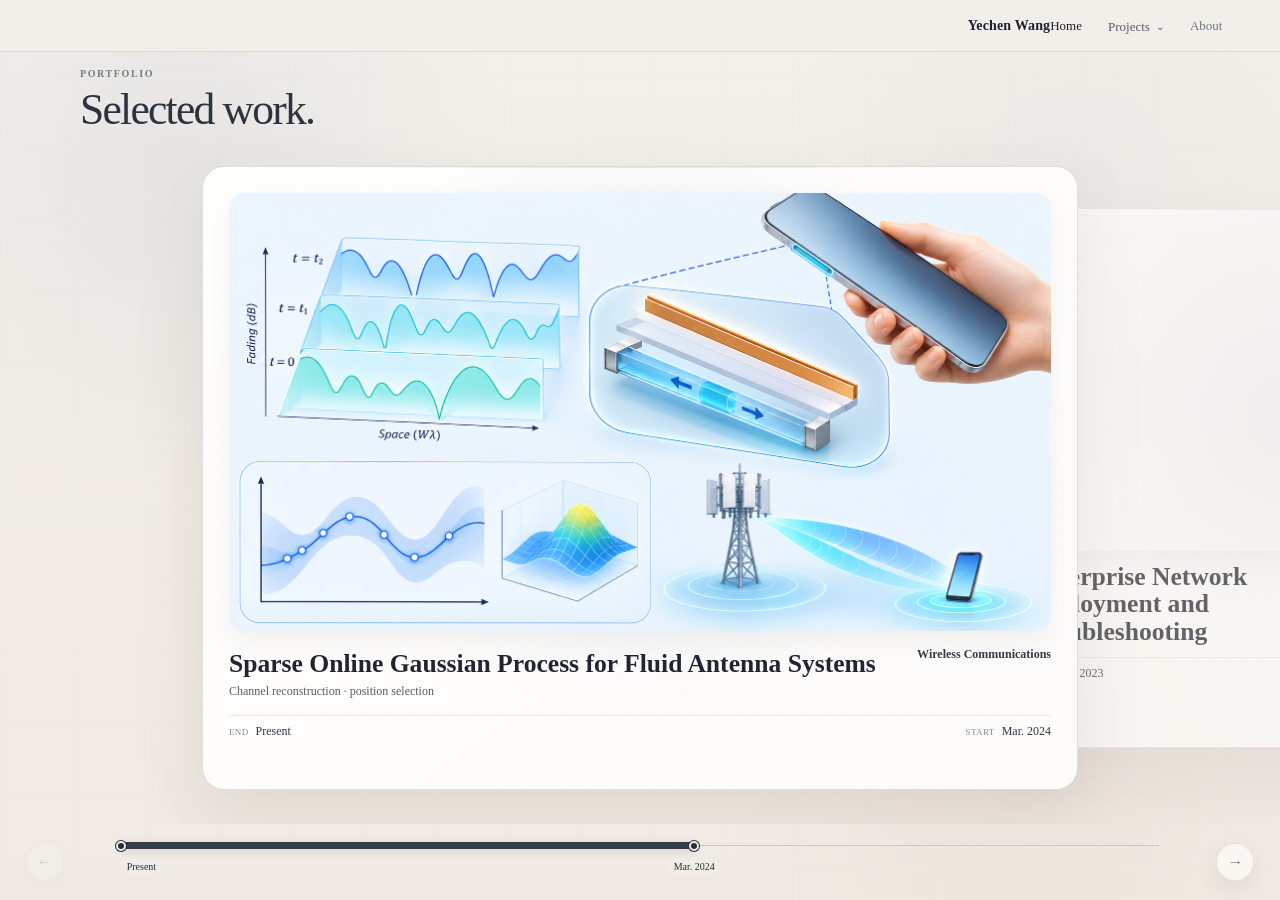
==== app.html @ b6bcbedd "Add internship cover to second portfolio card" ====
<!DOCTYPE html>
<html lang="en" data-build="20261104-internship-cover-v1">
<head>
  <meta charset="UTF-8" />
  <meta name="viewport" content="width=device-width, initial-scale=1.0" />
  <meta name="description" content="Yechen Wang — portfolio." />
  <title>Yechen Wang — Portfolio</title>
  <link rel="stylesheet" href="styles.css?v=20261104-internship-cover-v1" />
</head>
<body>
  <div class="ambient" aria-hidden="true"></div>

  <header class="site-header">
    <a class="brand" href="index.html">Yechen Wang</a>

    <nav class="main-nav" aria-label="Primary navigation">
      <a class="active" href="index.html">Home</a>

      <div class="project-nav" id="projectNav">
        <button class="project-toggle" id="projectToggle" type="button" aria-expanded="false">
          Projects <span class="chevron">⌄</span>
        </button>
        <div class="project-menu" id="projectMenu">
          <button type="button" data-project="0"><span>2024</span>Sparse Online Gaussian Process for Fluid Antenna Systems</button>
          <button type="button" data-project="1"><span>2023</span>Enterprise Network Deployment and Troubleshooting</button>
          <button type="button" data-project="2"><span>2022</span>Impulse-Radio Ultra-Wideband Vital-Sign Monitoring</button>
          <button type="button" data-project="3"><span>2022</span>Ladle Car Condition Monitoring System</button>
          <button type="button" data-project="4"><span>2022</span>Training Frequency-Hopping Graphs for 6G Channel Utilization</button>
        </div>
      </div>

      <a class="future-link" href="#" aria-label="About page coming next">About</a>
    </nav>
  </header>

  <main>
    <section class="intro">
      <p>PORTFOLIO</p>
      <h1>Selected work.</h1>
    </section>

    <section class="carousel" id="carousel" tabindex="0" aria-label="Selected projects">
      <div class="stage">
        <article class="project-card project-card--cover" data-index="0" data-title="Sparse Online Gaussian Process for Fluid Antenna Systems" data-keywords="Channel reconstruction · position selection" data-category="Wireless Communications" data-period="Mar. 2024 – Present" data-preview="image">
          <div class="card-surface">
            <div class="visual visual-cover">
              <img src="MPhilthesiscover.png?v=20261104-internship-cover-v1" alt="Fluid Antenna Systems research cover" />
            </div>
            <div class="card-footer-meta">
              <div class="card-footer-left">
                <h2>Sparse Online Gaussian Process for Fluid Antenna Systems</h2>
                <p>Channel reconstruction · position selection</p>
              </div>
              <div class="card-footer-right"><span>Wireless Communications</span></div>
              <div class="card-period">
                <span><small>End</small>Present</span>
                <span><small>Start</small>Mar. 2024</span>
              </div>
            </div>
          </div>
        </article>

        <article class="project-card" data-index="1" data-title="Enterprise Network Deployment and Troubleshooting" data-keywords="Enterprise networks · deployment · troubleshooting" data-category="Telecommunications Engineering" data-period="Jan. 2023 – Apr. 2023" data-preview="image">
          <div class="card-surface">
            <div class="visual visual-project-image">
              <img src="internship-cover.webp?v=20261104-internship-cover-v1" alt="Enterprise network deployment and troubleshooting internship cover" />
            </div>
            <div class="card-footer-meta">
              <div class="card-footer-left"><h2>Enterprise Network Deployment and Troubleshooting</h2></div>
              <div class="card-footer-right"><span>Telecommunications Engineering</span></div>
              <div class="card-period">
                <span><small>End</small>Apr. 2023</span>
                <span><small>Start</small>Jan. 2023</span>
              </div>
            </div>
          </div>
        </article>

        <article class="project-card" data-index="2" data-title="Impulse-Radio Ultra-Wideband Vital-Sign Monitoring" data-keywords="Vital-sign monitoring · deep learning · ultra-wideband sensing" data-category="Research Project" data-period="Jul. 2022 – Jun. 2023" data-preview="graphic">
          <div class="card-surface">
            <div class="visual"><span class="ring"></span><span class="dot"></span></div>
            <div class="card-footer-meta">
              <div class="card-footer-left"><h2>Impulse-Radio Ultra-Wideband Vital-Sign Monitoring</h2></div>
              <div class="card-footer-right"><span>Research Project</span></div>
              <div class="card-period">
                <span><small>End</small>Jun. 2023</span>
                <span><small>Start</small>Jul. 2022</span>
              </div>
            </div>
          </div>
        </article>

        <article class="project-card" data-index="3" data-title="Ladle Car Condition Monitoring System" data-keywords="Edge detection · GPS · backend management" data-category="Engineering Design" data-period="Feb. 2022 – Sept. 2022" data-preview="graphic">
          <div class="card-surface">
            <div class="visual"><span class="ring"></span><span class="dot"></span></div>
            <div class="card-footer-meta">
              <div class="card-footer-left"><h2>Ladle Car Condition Monitoring System</h2></div>
              <div class="card-footer-right"><span>Engineering Design</span></div>
              <div class="card-period">
                <span><small>End</small>Sept. 2022</span>
                <span><small>Start</small>Feb. 2022</span>
              </div>
            </div>
          </div>
        </article>

        <article class="project-card" data-index="4" data-title="Training Frequency-Hopping Graphs for 6G Channel Utilization" data-keywords="Graph-based frequency hopping · 6G channel utilization" data-category="Research Project" data-period="Jan. 2022 – Jun. 2022" data-preview="graphic">
          <div class="card-surface">
            <div class="visual"><span class="ring"></span><span class="dot"></span></div>
            <div class="card-footer-meta">
              <div class="card-footer-left"><h2>Training Frequency-Hopping Graphs for 6G Channel Utilization</h2></div>
              <div class="card-footer-right"><span>Research Project</span></div>
              <div class="card-period">
                <span><small>End</small>Jun. 2022</span>
                <span><small>Start</small>Jan. 2022</span>
              </div>
            </div>
          </div>
        </article>
      </div>
    </section>

    <div class="carousel-controls" aria-label="Project timeline">
      <button class="arrow" id="previous" type="button" aria-label="Previous project">←</button>

      <div class="timeline-overview" id="timelineOverview" aria-label="Project timeline from present to January 2022">
        <div class="timeline-axis" aria-hidden="true"></div>
        <div class="timeline-active-range" id="timelineActiveRange" aria-hidden="true"></div>

        <span class="timeline-boundary timeline-boundary-end" id="timelineEndMarker">
          <i></i><b id="timelineEndLabel">Present</b>
        </span>
        <span class="timeline-boundary timeline-boundary-start" id="timelineStartMarker">
          <i></i><b id="timelineStartLabel">Mar. 2024</b>
        </span>

      </div>

      <button class="arrow" id="next" type="button" aria-label="Next project">→</button>
    </div>
  </main>

  <div class="image-preview" id="imagePreview" aria-hidden="true" role="dialog" aria-modal="true" aria-label="Project cover preview">
    <div class="image-preview-backdrop" data-preview-close></div>
    <div class="image-preview-shell">
      <button class="image-preview-close" id="imagePreviewClose" type="button" aria-label="Close preview">×</button>

      <aside class="image-preview-info">
        <h2 id="previewTitle">Sparse Online Gaussian Process for Fluid Antenna Systems</h2>
        <p class="preview-keywords" id="previewKeywords">Channel reconstruction · position selection</p>
        <span class="preview-category" id="previewCategory">Wireless Communications</span>
        <time id="previewTime">Mar. 2024 – Present</time>
      </aside>

      <div class="image-preview-media">
        <img id="imagePreviewImage" src="MPhilthesiscover.png?v=20261104-internship-cover-v1" alt="Fluid Antenna Systems research cover preview" />
        <div class="image-preview-graphic" id="imagePreviewGraphic" aria-hidden="true">
          <span class="preview-ring"></span>
          <span class="preview-dot"></span>
        </div>
      </div>
    </div>
  </div>

  <script src="script.js?v=20261104-internship-cover-v1"></script>
</body>
</html>

<!-- portfolio-build: 20261104-internship-cover-v1 -->
---- styles.css ----
:root {
  --bg: #f1ede6;
  --panel: #fbf8f3;
  --panel-soft: #f7f2eb;
  --line: rgba(49,55,66,.10);
  --line-strong: rgba(49,55,66,.16);
  --text: #1e232b;
  --muted: #555d68;
  --faint: #747c86;
  --blue: #7a90ba;
  --violet: #9388b5;
  --green: #7f9378;
  --copper: #b18767;
  --steel: #88939b;
}

* { box-sizing: border-box; }

html, body {
  margin: 0;
  min-height: 100%;
  background: var(--bg);
  color: var(--text);
  font-family: ui-serif, Georgia, Cambria, "Times New Roman", Times, serif;
  text-rendering: optimizeLegibility;
}

body {
  height: 100vh;
  min-height: 100vh;
  overflow: hidden;
}

button, a { font: inherit; }
a { color: inherit; text-decoration: none; }

.ambient {
  position: fixed;
  inset: 0;
  pointer-events: none;
  overflow: hidden;
  background:
    radial-gradient(circle at 14% 18%, rgba(122,144,186,.10), transparent 25%),
    radial-gradient(circle at 84% 20%, rgba(147,136,181,.065), transparent 23%),
    radial-gradient(circle at 80% 82%, rgba(177,135,103,.06), transparent 25%),
    linear-gradient(180deg, #f3f0ea 0%, #efeae3 100%);
}

.ambient::before {
  content: "";
  position: absolute;
  width: min(760px, 80vw);
  aspect-ratio: 1;
  left: 50%;
  top: 48%;
  transform: translate(-50%, -50%);
  border-radius: 50%;
  background: radial-gradient(circle, rgba(122,144,186,.045), transparent 64%);
}

.ambient::after {
  content: "";
  position: absolute;
  inset: 0;
  opacity: .035;
  background-image:
    linear-gradient(rgba(60,67,78,.16) 1px, transparent 1px),
    linear-gradient(90deg, rgba(60,67,78,.16) 1px, transparent 1px);
  background-size: 72px 72px;
}

.site-header {
  position: fixed;
  z-index: 100;
  top: 0;
  left: 0;
  right: 0;
  height: 52px;
  padding: 0 4.5vw;
  display: flex;
  align-items: center;
  justify-content: flex-end;
  background: rgba(243,239,233,.94);
  border-bottom: 1px solid rgba(35,41,51,.09);
}

.brand {
  font-size: 14px;
  font-weight: 600;
  letter-spacing: .01em;
}

.main-nav {
  display: flex;
  align-items: center;
  gap: 26px;
}

.main-nav > a,
.project-toggle {
  border: 0;
  background: transparent;
  padding: 0;
  color: var(--muted);
  font-size: 13px;
  cursor: pointer;
  transition: color .2s ease;
}

.main-nav > a:hover,
.project-toggle:hover,
.main-nav > .active {
  color: var(--text);
}

.future-link { opacity: .82; }

.project-nav { position: relative; }

.project-toggle {
  display: inline-flex;
  align-items: center;
  gap: 6px;
}

.chevron {
  font-size: 10px;
  transition: transform .2s ease;
}

.project-nav.open .chevron { transform: rotate(180deg); }

.project-menu {
  position: absolute;
  top: 31px;
  right: -10px;
  width: 238px;
  padding: 7px;
  border: 1px solid var(--line);
  border-radius: 12px;
  background: rgba(252,249,244,.98);
  box-shadow: 0 22px 60px rgba(64,56,46,.12);
  opacity: 0;
  visibility: hidden;
  transform: translateY(-7px);
  transition: .18s ease;
}

.project-nav.open .project-menu {
  opacity: 1;
  visibility: visible;
  transform: translateY(0);
}

.project-menu button {
  width: 100%;
  display: flex;
  align-items: center;
  gap: 12px;
  border: 0;
  border-radius: 8px;
  padding: 11px 12px;
  background: transparent;
  color: var(--muted);
  text-align: left;
  font-size: 13px;
  cursor: pointer;
}

.project-menu button:hover {
  color: var(--text);
  background: rgba(122,144,186,.08);
}

.project-menu button span {
  width: 14px;
  color: var(--faint);
}

main {
  height: 100vh;
  min-height: 0;
  padding-top: 52px;
  display: grid;
  grid-template-rows: auto minmax(0, 1fr) 76px;
  overflow: hidden;
}

.intro {
  position: relative;
  z-index: 5;
  width: min(1120px, 90vw);
  margin: 16px auto 0;
}

.intro p {
  margin: 0 0 9px;
  color: var(--faint);
  font-size: 10px;
  font-weight: 650;
  letter-spacing: .16em;
}

.intro h1 {
  margin: 0;
  color: #2c333e;
  font-size: clamp(30px, 3.4vw, 46px);
  line-height: 1;
  font-weight: 520;
  letter-spacing: -.04em;
}

.carousel {
  position: relative;
  cursor: grab;
  width: 100%;
  height: auto;
  min-height: 0;
  display: flex;
  align-items: center;
  justify-content: center;
  overflow: hidden;
  touch-action: pan-y;
  user-select: none;
  outline: none;
}

.carousel.dragging {
  cursor: grabbing;
}

.carousel.dragging .project-card {
  transition: none !important;
}

.carousel.dragging .project-card.hovered .card-surface,
.carousel.dragging .project-card.pressed .card-surface {
  transform: none;
}


.stage {
  position: relative;
  width: min(1880px, 100vw);
  height: min(700px, 100%);
  min-height: 624px;
}

.project-card {
  --accent: var(--blue);
  position: absolute;
  top: 0;
  left: 0;
  width: min(588px, 82vw);
  height: 540px;
  cursor: pointer;
  pointer-events: none; /* carousel owns interaction */
  transition:
    left var(--carousel-speed, 300ms) cubic-bezier(.2,.75,.25,1),
    opacity 200ms ease;
}

.card-surface {
  pointer-events: none;
  --tilt-x: 0deg;
  --tilt-y: 0deg;
  --pointer-x: 50%;
  --pointer-y: 50%;
  --shift-x: 0px;
  --shift-y: 0px;
  position: relative;
  width: 100%;
  height: 100%;
  padding: 32px;
  border: 1px solid var(--line);
  border-radius: 22px;
  background:
    linear-gradient(145deg, rgba(255,255,255,.84), rgba(255,255,255,.52)),
    var(--panel);
  box-shadow:
    0 28px 70px rgba(74,61,44,.10),
    inset 0 1px rgba(255,255,255,.78);
  overflow: hidden;
  transform: translateY(0) scale(1);
  transition:
    transform 180ms cubic-bezier(.2,.75,.25,1),
    box-shadow 180ms ease,
    border-color 180ms ease,
    background 180ms ease;
}

.card-surface::before {
  content: "";
  position: absolute;
  inset: 0;
  background:
    radial-gradient(circle at 50% 38%,
      color-mix(in srgb, var(--accent) 14%, transparent),
      transparent 54%);
  pointer-events: none;
}

.card-surface::after {
  content: "";
  position: absolute;
  left: 14%;
  right: 14%;
  top: 0;
  height: 1px;
  background: linear-gradient(90deg, transparent, color-mix(in srgb, var(--accent) 45%, transparent), transparent);
  opacity: .45;
  pointer-events: none;
}

.project-card.active .card-surface {
  border-color: var(--line-strong);
}

.project-card.hovered .card-surface {
  transform: translateY(-7px) scale(1.008);
  border-color: rgba(49,55,66,.34);
  box-shadow:
    0 42px 96px rgba(74,61,44,.21),
    0 10px 26px rgba(74,61,44,.10),
    inset 0 1px rgba(255,255,255,.86);
}

.project-card.pressed .card-surface {
  transform: translateY(-2px) scale(.994);
  border-color: rgba(49,55,66,.34);
  box-shadow:
    0 24px 58px rgba(74,61,44,.13),
    inset 0 1px rgba(255,255,255,.82);
}

.project-card:nth-child(1) { --accent: var(--blue); }
.project-card:nth-child(2) { --accent: var(--violet); }
.project-card:nth-child(3) { --accent: var(--green); }
.project-card:nth-child(4) { --accent: var(--copper); }
.project-card:nth-child(5) { --accent: var(--steel); }

.project-card--cover {
  width: min(876px, 90vw);
  height: 624px;
}

.project-card--cover .card-surface {
  padding: 26px;
}


.project-card--cover .visual-cover {
  height: 438px;
  margin: 0 0 16px;
  border-radius: 15px;
  overflow: hidden;
  border: 0;
  background: transparent;
  box-shadow: 0 10px 24px rgba(67,79,91,.065);
}

.project-card--cover .visual-cover img {
  width: 100%;
  height: 100%;
  display: block;
  object-fit: cover;
  object-position: center;
  background: transparent;
  transform: scale(1.012);
  image-rendering: -webkit-optimize-contrast;
}

.card-footer-meta {
  position: relative;
  z-index: 2;
  display: grid;
  grid-template-columns: minmax(0, 1fr) auto;
  grid-template-rows: auto auto;
  align-items: end;
  column-gap: 24px;
  row-gap: 12px;
  min-height: 92px;
}

.card-footer-left {
  min-width: 0;
}

.card-footer-left h2,
.project-card h2 {
  margin: 0;
  max-width: none;
  color: #20262f;
  font-size: clamp(22px, 2vw, 30px);
  line-height: 1.08;
  font-weight: 600;
  letter-spacing: 0;
}

.card-footer-left p {
  margin: 7px 0 0;
  color: var(--muted);
  font-size: 12px;
  line-height: 1.3;
}

.card-footer-right {
  align-self: start;
  color: #343b45;
  font-size: 12px;
  line-height: 1.25;
  text-align: right;
  white-space: nowrap;
  font-weight: 600;
}

.card-period {
  grid-column: 1 / -1;
  display: flex;
  justify-content: space-between;
  align-items: end;
  padding-top: 9px;
  border-top: 1px solid rgba(49,55,66,.10);
  color: #303842;
  font-size: 12px;
  line-height: 1.15;
}

.card-period > span {
  display: flex;
  gap: 7px;
  align-items: baseline;
}

.card-period > span:last-child {
  text-align: right;
}

.card-period small {
  color: #858c95;
  font-size: 9px;
  font-weight: 400;
  letter-spacing: .04em;
  text-transform: uppercase;
}

.visual {
  position: relative;
  z-index: 2;
  height: 322px;
  display: flex;
  align-items: center;
  justify-content: center;
}

.ring {
  width: 148px;
  height: 148px;
  border: 1px solid color-mix(in srgb, var(--accent) 31%, transparent);
  border-radius: 50%;
  transform: rotateX(63deg) rotateZ(-18deg);
  box-shadow:
    inset 0 0 28px color-mix(in srgb, var(--accent) 8%, transparent),
    0 10px 28px color-mix(in srgb, var(--accent) 10%, transparent);
}

.ring::before,
.ring::after {
  content: "";
  position: absolute;
  border-radius: 50%;
  border: 1px solid color-mix(in srgb, var(--accent) 17%, transparent);
}

.ring::before { inset: 24px; }
.ring::after {
  inset: 52px;
  background: color-mix(in srgb, var(--accent) 18%, transparent);
}

.dot {
  position: absolute;
  width: 6px;
  height: 6px;
  left: calc(50% - 3px);
  top: 47px;
  border-radius: 50%;
  background: color-mix(in srgb, var(--accent) 78%, #d8dce2);
  box-shadow: 0 0 16px color-mix(in srgb, var(--accent) 42%, transparent);
}

.image-preview {
  position: fixed;
  inset: 0;
  z-index: 300;
  display: grid;
  place-items: center;
  padding: 34px;
  opacity: 0;
  visibility: hidden;
  pointer-events: none;
  transition: opacity 280ms ease, visibility 280ms ease;
}

.image-preview.open {
  opacity: 1;
  visibility: visible;
  pointer-events: auto;
}

.image-preview-backdrop {
  position: absolute;
  inset: 0;
  background: rgba(238,235,229,.58);
  backdrop-filter: blur(26px) saturate(.9);
  -webkit-backdrop-filter: blur(26px) saturate(.9);
}

.image-preview-shell {
  position: relative;
  z-index: 1;
  pointer-events: none;
  width: min(95vw, 1580px);
  height: min(88vh, 900px);
  display: grid;
  grid-template-columns: minmax(340px, 430px) minmax(0, 1fr);
  align-items: center;
  gap: clamp(28px, 4vw, 64px);
  transform: translateY(12px);
  opacity: 0;
  transition:
    transform 380ms cubic-bezier(.2,.75,.25,1),
    opacity 300ms ease;
}

.image-preview.open .image-preview-shell {
  transform: translateY(0);
  opacity: 1;
}

.image-preview-info {
  pointer-events: auto;
  align-self: center;
  padding-left: clamp(8px, 2vw, 28px);
  color: #20262f;
}

.image-preview-info h2 {
  margin: 0;
  max-width: 430px;
  font-size: clamp(22px, 1.9vw, 31px);
  line-height: 1.08;
  font-weight: 600;
  letter-spacing: -.015em;
}

.preview-keywords {
  margin: 17px 0 0;
  color: #59616c;
  font-size: 14px;
  line-height: 1.35;
}

.preview-category {
  display: block;
  margin-top: 25px;
  color: #343c47;
  font-size: 13px;
  font-weight: 600;
}

.image-preview-info time {
  display: block;
  margin-top: 8px;
  color: #747c86;
  font-size: 13px;
}

.image-preview-media {
  pointer-events: auto;
  min-width: 0;
  height: 100%;
  display: grid;
  place-items: center;
}

.image-preview-shell img {
  max-width: 100%;
  max-height: 100%;
  width: auto;
  height: auto;
  object-fit: contain;
  border-radius: 20px;
  background: rgba(255,255,255,.97);
  box-shadow:
    0 34px 90px rgba(44,50,58,.20),
    0 4px 18px rgba(44,50,58,.07);
}

.image-preview-close {
  pointer-events: auto;
  position: absolute;
  top: 0;
  right: 0;
  z-index: 2;
  width: 42px;
  height: 42px;
  border: 1px solid rgba(49,55,66,.12);
  border-radius: 50%;
  background: rgba(248,246,242,.88);
  color: #3d444d;
  font-size: 27px;
  line-height: 1;
  cursor: pointer;
  box-shadow: 0 10px 28px rgba(44,50,58,.12);
  backdrop-filter: blur(14px);
  -webkit-backdrop-filter: blur(14px);
  transition: transform .18s ease, background .18s ease;
}

.image-preview-close:hover {
  transform: scale(1.05);
  background: #fff;
}

body.preview-open {
  overflow: hidden;
}

.carousel-controls {
  position: relative;
  z-index: 20;
  width: min(1540px, 96vw);
  margin: 0 auto;
  display: flex;
  align-items: center;
  justify-content: center;
  gap: 18px;
}

.arrow {
  width: 38px;
  height: 38px;
  padding: 0;
  border: 1px solid var(--line);
  border-radius: 50%;
  background: rgba(251,248,243,.92);
  color: #7b828c;
  box-shadow: 0 8px 20px rgba(74,61,44,.08);
  cursor: pointer;
  transition: .18s ease;
}

.arrow:hover {
  color: var(--text);
  background: #fffdf9;
  transform: scale(1.04);
}

.arrow:disabled {
  opacity: .28;
  cursor: default;
  transform: none;
}

.arrow:disabled:hover {
  color: #7b828c;
  background: rgba(251,248,243,.92);
}

.timeline-overview {
  position: relative;
  width: auto;
  height: 72px;
  flex: 1 1 auto;
  min-width: 0;
}

.timeline-axis {
  position: absolute;
  left: 3.5%;
  right: 3.5%;
  top: 19px;
  height: 1px;
  background: rgba(49,55,66,.18);
}

.timeline-active-range {
  position: absolute;
  top: 16px;
  height: 7px;
  border-radius: 999px;
  background: #343d49;
  box-shadow: 0 2px 9px rgba(52,61,73,.15);
  transition:
    left var(--carousel-speed, 420ms) cubic-bezier(.18,.82,.24,1),
    width var(--carousel-speed, 420ms) cubic-bezier(.18,.82,.24,1);
}

.timeline-boundary {
  position: absolute;
  top: 15px;
  width: 1px;
  color: #252d37;
  text-align: center;
  transition: left var(--carousel-speed, 420ms) cubic-bezier(.18,.82,.24,1);
}

.timeline-boundary i {
  position: absolute;
  left: -5px;
  top: 0;
  width: 10px;
  height: 10px;
  border-radius: 50%;
  background: #252d37;
  border: 2px solid var(--bg);
  box-shadow: 0 0 0 1px #252d37;
}

.timeline-boundary b {
  position: absolute;
  top: 18px;
  left: 50%;
  transform: translateX(-50%);
  padding: 3px 6px;
  border-radius: 6px;
  background: rgba(241,237,230,.94);
  color: #252d37;
  font-size: 10px;
  line-height: 1;
  font-weight: 500;
  white-space: nowrap;
  z-index: 3;
}

.timeline-overview.compact-range .timeline-boundary-start b,
.timeline-overview.compact-range .timeline-boundary-end b {
  top: 18px;
}

.timeline-overview.compact-range .timeline-boundary-end:not(.near-left):not(.near-right) b {
  left: 0;
  transform: translateX(calc(-100% - 8px));
}

.timeline-overview.compact-range .timeline-boundary-start:not(.near-left):not(.near-right) b {
  left: 0;
  transform: translateX(8px);
}

.timeline-scale-label {
  position: absolute;
  top: 46px;
  color: #969ca5;
  font-size: 9px;
  line-height: 1;
}

.timeline-now { left: 7%; transform: translateX(-50%); }
.timeline-oldest { right: 7%; transform: translateX(50%); }


@media (max-width: 760px) {
  body {
    height: auto;
    min-height: 100vh;
    overflow-x: hidden;
    overflow-y: auto;
  }
  .site-header {
    height: 64px;
    padding: 0 22px;
  }
  .main-nav { gap: 18px; }
  .project-menu { right: -55px; }
  main {
    height: auto;
    min-height: 100vh;
    padding-top: 64px;
    display: flex;
    flex-direction: column;
    justify-content: flex-start;
    overflow: visible;
  }
  .intro { width: calc(100% - 44px); margin-top: 30px; }
  .intro h1 { font-size: 32px; }
  .carousel { height: 570px; }
  .stage { height: 470px; }
  .project-card {
    width: 78vw;
    height: 350px;
  }
  .card-surface { padding: 24px; }
  .project-card--cover {
    width: 90vw;
    height: 410px;
  }
  .project-card--cover .card-surface { padding: 16px; }
  .project-card--cover .visual-cover {
    height: 270px;
    margin: 0 0 14px;
  }
  .card-footer-meta {
    grid-template-columns: 1fr auto;
    grid-template-rows: auto auto;
    column-gap: 10px;
    row-gap: 9px;
    min-height: 0;
  }
  .card-footer-right {
    align-self: start;
    text-align: right;
    white-space: normal;
  }
  .card-period {
    font-size: 11px;
  }
  .image-preview {
    padding: 18px;
  }
  .image-preview-shell {
    width: 96vw;
    height: 88vh;
    grid-template-columns: 1fr;
    grid-template-rows: auto minmax(0, 1fr);
    gap: 18px;
  }
  .image-preview-info {
    padding: 0 42px 0 4px;
  }
  .image-preview-info h2 {
    font-size: 27px;
  }
  .carousel-controls {
    width: 96vw;
    gap: 10px;
  }
  .timeline-overview {
    width: auto;
    height: 68px;
    flex: 1 1 auto;
  }
  .timeline-boundary b {
    font-size: 9px;
  }
  .image-preview-close {
    top: 4px;
    right: 4px;
  }
  .visual { height: 220px; }
  .ring { width: 122px; height: 122px; }
  .ring::before { inset: 20px; }
  .ring::after { inset: 42px; }
  .dot { top: 44px; }
}

@media (max-width: 520px) {
  .brand { font-size: 13px; }
  .main-nav > a,
  .project-toggle { font-size: 12px; }
  .main-nav { gap: 14px; }
  .project-card { width: 82vw; }
}

.timeline-boundary.near-left b {
  left: 0;
  transform: none;
}
.timeline-boundary.near-right b {
  left: 0;
  right: auto;
  transform: translateX(-100%);
}
.timeline-overview {
  overflow: visible;
  padding-inline: 6px;
}

/* Dynamic project preview for cards without a real cover image yet */
.image-preview-graphic {
  display: none;
  position: relative;
  width: min(72vh, 680px);
  aspect-ratio: 1.18;
  border-radius: 24px;
  background:
    radial-gradient(circle at 50% 42%, rgba(122,144,186,.16), transparent 45%),
    linear-gradient(145deg, rgba(255,255,255,.92), rgba(245,241,235,.86));
  border: 1px solid rgba(49,55,66,.10);
  box-shadow: 0 34px 90px rgba(44,50,58,.16);
}
.image-preview.graphic-mode .image-preview-shell img {
  display: none;
}
.image-preview.graphic-mode .image-preview-graphic {
  display: grid;
  place-items: center;
}
.preview-ring {
  width: 230px;
  height: 230px;
  border: 1px solid rgba(122,144,186,.34);
  border-radius: 50%;
  transform: scaleY(.52) rotate(-12deg);
  box-shadow: inset 0 0 42px rgba(122,144,186,.08);
}
.preview-ring::before,
.preview-ring::after {
  content: "";
  position: absolute;
  border-radius: 50%;
  border: 1px solid rgba(122,144,186,.18);
}
.preview-ring::before { inset: 38px; }
.preview-ring::after {
  inset: 82px;
  background: rgba(122,144,186,.13);
}
.preview-dot {
  position: absolute;
  width: 9px;
  height: 9px;
  top: 29%;
  left: calc(50% - 4px);
  border-radius: 50%;
  background: #7187b1;
  box-shadow: 0 0 20px rgba(113,135,177,.42);
}


/* Project image covers for standard-size cards */
.visual-project-image {
  height: 310px;
  margin-bottom: 12px;
  border-radius: 15px;
  overflow: hidden;
  background: transparent;
  box-shadow: 0 10px 24px rgba(67,79,91,.065);
}
.visual-project-image img {
  width: 100%;
  height: 100%;
  display: block;
  object-fit: cover;
  object-position: center;
  image-rendering: -webkit-optimize-contrast;
}
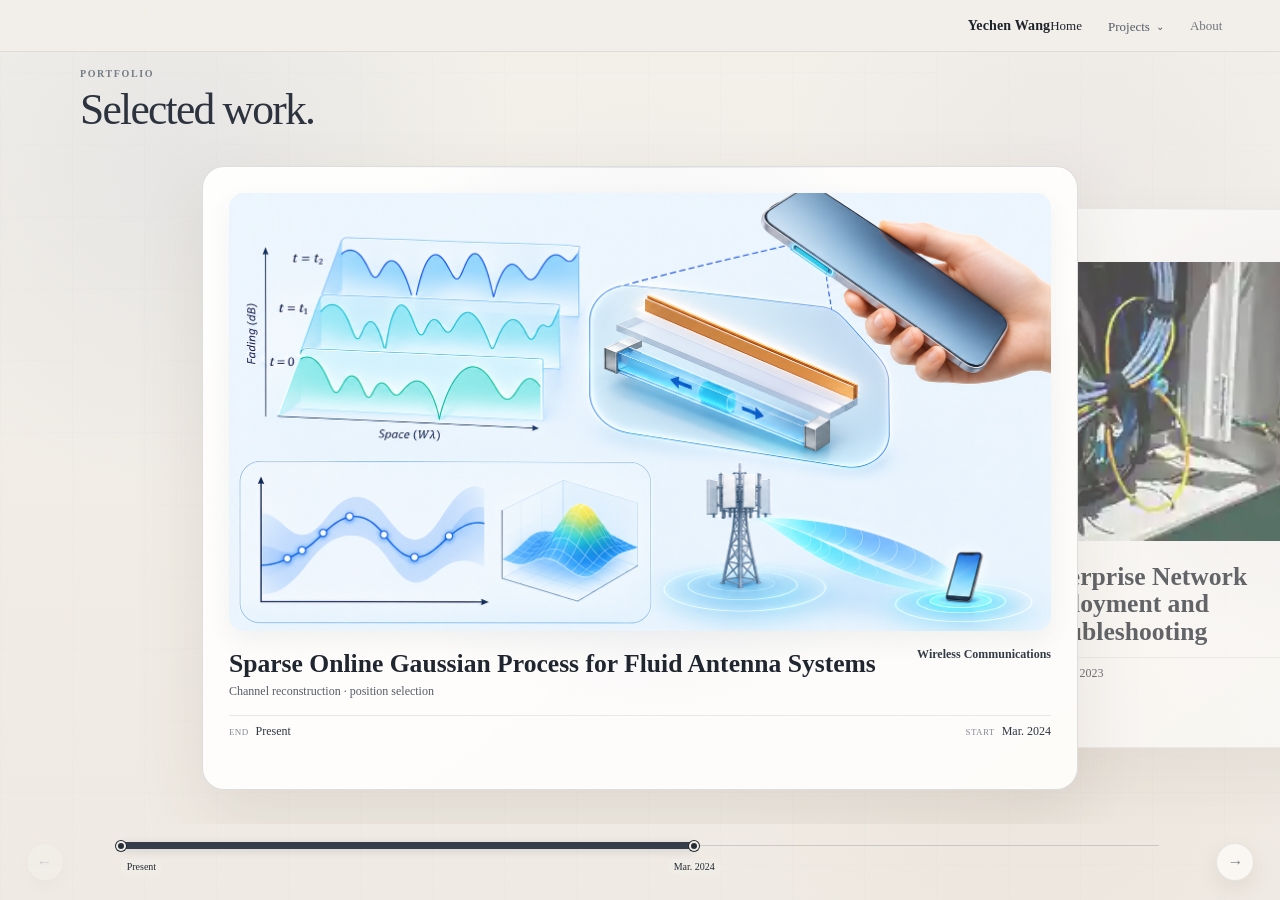
==== commit 6bc35134: "Render internship cover as four-photo grid" ====
--- a/app.html
+++ b/app.html
@@ -1,11 +1,11 @@
 <!DOCTYPE html>
-<html lang="en" data-build="20261104-internship-cover-v1">
+<html lang="en" data-build="20261104-internship-grid-v2">
 <head>
   <meta charset="UTF-8" />
   <meta name="viewport" content="width=device-width, initial-scale=1.0" />
   <meta name="description" content="Yechen Wang — portfolio." />
   <title>Yechen Wang — Portfolio</title>
-  <link rel="stylesheet" href="styles.css?v=20261104-internship-cover-v1" />
+  <link rel="stylesheet" href="styles.css?v=20261104-internship-grid-v2" />
 </head>
 <body>
   <div class="ambient" aria-hidden="true"></div>
@@ -44,7 +44,7 @@
         <article class="project-card project-card--cover" data-index="0" data-title="Sparse Online Gaussian Process for Fluid Antenna Systems" data-keywords="Channel reconstruction · position selection" data-category="Wireless Communications" data-period="Mar. 2024 – Present" data-preview="image">
           <div class="card-surface">
             <div class="visual visual-cover">
-              <img src="MPhilthesiscover.png?v=20261104-internship-cover-v1" alt="Fluid Antenna Systems research cover" />
+              <img src="MPhilthesiscover.png?v=20261104-internship-grid-v2" alt="Fluid Antenna Systems research cover" />
             </div>
             <div class="card-footer-meta">
               <div class="card-footer-left">
@@ -62,8 +62,11 @@
 
         <article class="project-card" data-index="1" data-title="Enterprise Network Deployment and Troubleshooting" data-keywords="Enterprise networks · deployment · troubleshooting" data-category="Telecommunications Engineering" data-period="Jan. 2023 – Apr. 2023" data-preview="image">
           <div class="card-surface">
-            <div class="visual visual-project-image">
-              <img src="internship-cover.webp?v=20261104-internship-cover-v1" alt="Enterprise network deployment and troubleshooting internship cover" />
+            <div class="visual visual-project-grid" aria-label="Internship field work">
+              <img src="internship-camera.svg?v=20261104-internship-grid-v2" alt="Aruba access point and MOBOTIX camera installation" />
+              <img src="internship-cabinet.svg?v=20261104-internship-grid-v2" alt="Enterprise network cabinet and cabling" />
+              <img src="internship-person.svg?v=20261104-internship-grid-v2" alt="On-site network termination work" />
+              <img src="internship-terminal.svg?v=20261104-internship-grid-v2" alt="Fibre network terminal installation" />
             </div>
             <div class="card-footer-meta">
               <div class="card-footer-left"><h2>Enterprise Network Deployment and Troubleshooting</h2></div>
@@ -153,7 +156,8 @@
       </aside>
 
       <div class="image-preview-media">
-        <img id="imagePreviewImage" src="MPhilthesiscover.png?v=20261104-internship-cover-v1" alt="Fluid Antenna Systems research cover preview" />
+        <img id="imagePreviewImage" src="MPhilthesiscover.png?v=20261104-internship-grid-v2" alt="Fluid Antenna Systems research cover preview" />
+        <div class="image-preview-grid" id="imagePreviewGrid" aria-hidden="true"></div>
         <div class="image-preview-graphic" id="imagePreviewGraphic" aria-hidden="true">
           <span class="preview-ring"></span>
           <span class="preview-dot"></span>
@@ -162,8 +166,8 @@
     </div>
   </div>
 
-  <script src="script.js?v=20261104-internship-cover-v1"></script>
+  <script src="script.js?v=20261104-internship-grid-v2"></script>
 </body>
 </html>
 
-<!-- portfolio-build: 20261104-internship-cover-v1 -->
+<!-- portfolio-build: 20261104-internship-grid-v2 -->
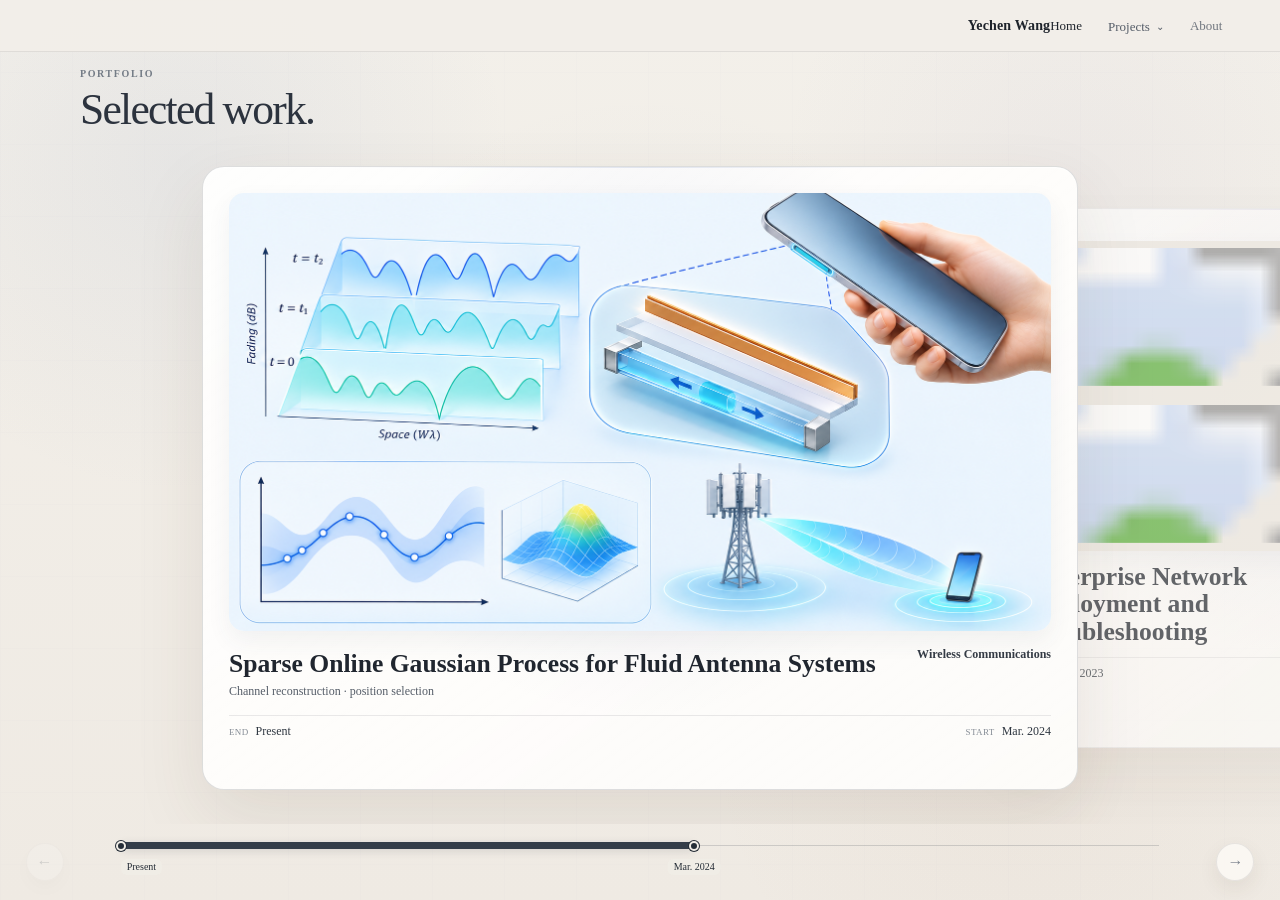
==== commit 2b29bdb1: "Inline internship cover images and update build version" ====
--- a/app.html
+++ b/app.html
@@ -1,11 +1,11 @@
 <!DOCTYPE html>
-<html lang="en" data-build="20261104-internship-grid-v2">
+<html lang="en" data-build="20261104-unified-cards-inline-grid-v3">
 <head>
   <meta charset="UTF-8" />
   <meta name="viewport" content="width=device-width, initial-scale=1.0" />
   <meta name="description" content="Yechen Wang — portfolio." />
   <title>Yechen Wang — Portfolio</title>
-  <link rel="stylesheet" href="styles.css?v=20261104-internship-grid-v2" />
+  <link rel="stylesheet" href="styles.css?v=20261104-unified-cards-inline-grid-v3" />
 </head>
 <body>
   <div class="ambient" aria-hidden="true"></div>
@@ -44,7 +44,7 @@
         <article class="project-card project-card--cover" data-index="0" data-title="Sparse Online Gaussian Process for Fluid Antenna Systems" data-keywords="Channel reconstruction · position selection" data-category="Wireless Communications" data-period="Mar. 2024 – Present" data-preview="image">
           <div class="card-surface">
             <div class="visual visual-cover">
-              <img src="MPhilthesiscover.png?v=20261104-internship-grid-v2" alt="Fluid Antenna Systems research cover" />
+              <img src="MPhilthesiscover.png?v=20261104-unified-cards-inline-grid-v3" alt="Fluid Antenna Systems research cover" />
             </div>
             <div class="card-footer-meta">
               <div class="card-footer-left">
@@ -63,10 +63,10 @@
         <article class="project-card" data-index="1" data-title="Enterprise Network Deployment and Troubleshooting" data-keywords="Enterprise networks · deployment · troubleshooting" data-category="Telecommunications Engineering" data-period="Jan. 2023 – Apr. 2023" data-preview="image">
           <div class="card-surface">
             <div class="visual visual-project-grid" aria-label="Internship field work">
-              <img src="internship-camera.svg?v=20261104-internship-grid-v2" alt="Aruba access point and MOBOTIX camera installation" />
-              <img src="internship-cabinet.svg?v=20261104-internship-grid-v2" alt="Enterprise network cabinet and cabling" />
-              <img src="internship-person.svg?v=20261104-internship-grid-v2" alt="On-site network termination work" />
-              <img src="internship-terminal.svg?v=20261104-internship-grid-v2" alt="Fibre network terminal installation" />
+              <svg role="img" aria-label="Aruba access point and MOBOTIX camera installation" xmlns="http://www.w3.org/2000/svg" viewBox="0 0 300 160"><image width="300" height="160" preserveAspectRatio="xMidYMid slice" href="[data-uri]"/></svg>
+              <svg role="img" aria-label="Enterprise network cabinet and cabling" xmlns="http://www.w3.org/2000/svg" viewBox="0 0 300 160"><image width="300" height="160" preserveAspectRatio="xMidYMid slice" href="[data-uri]"/></svg>
+              <svg role="img" aria-label="On-site network termination work" xmlns="http://www.w3.org/2000/svg" viewBox="0 0 300 160"><image width="300" height="160" preserveAspectRatio="xMidYMid slice" href="[data-uri]"/></svg>
+              <svg role="img" aria-label="Fibre network terminal installation" xmlns="http://www.w3.org/2000/svg" viewBox="0 0 300 160"><image width="300" height="160" preserveAspectRatio="xMidYMid slice" href="[data-uri]"/></svg>
             </div>
             <div class="card-footer-meta">
               <div class="card-footer-left"><h2>Enterprise Network Deployment and Troubleshooting</h2></div>
@@ -156,7 +156,7 @@
       </aside>
 
       <div class="image-preview-media">
-        <img id="imagePreviewImage" src="MPhilthesiscover.png?v=20261104-internship-grid-v2" alt="Fluid Antenna Systems research cover preview" />
+        <img id="imagePreviewImage" src="MPhilthesiscover.png?v=20261104-unified-cards-inline-grid-v3" alt="Fluid Antenna Systems research cover preview" />
         <div class="image-preview-grid" id="imagePreviewGrid" aria-hidden="true"></div>
         <div class="image-preview-graphic" id="imagePreviewGraphic" aria-hidden="true">
           <span class="preview-ring"></span>
@@ -166,8 +166,8 @@
     </div>
   </div>
 
-  <script src="script.js?v=20261104-internship-grid-v2"></script>
+  <script src="script.js?v=20261104-unified-cards-inline-grid-v3"></script>
 </body>
 </html>
 
-<!-- portfolio-build: 20261104-internship-grid-v2 -->
+<!-- portfolio-build: 20261104-unified-cards-inline-grid-v3 -->
--- a/styles.css
+++ b/styles.css
@@ -946,3 +946,54 @@
   object-position: center;
   image-rendering: -webkit-optimize-contrast;
 }
+
+
+/* Internship four-photo cover */
+.visual-project-grid {
+  height: 310px;
+  margin-bottom: 12px;
+  display: grid;
+  grid-template-columns: repeat(2, minmax(0, 1fr));
+  grid-template-rows: repeat(2, minmax(0, 1fr));
+  gap: 5px;
+  border-radius: 15px;
+  overflow: hidden;
+  background: #ece8e1;
+  box-shadow: 0 10px 24px rgba(67,79,91,.065);
+}
+.visual-project-grid img {
+  width: 100%;
+  height: 100%;
+  min-width: 0;
+  min-height: 0;
+  display: block;
+  object-fit: cover;
+}
+.image-preview-grid {
+  display: none;
+  width: min(100%, 980px);
+  aspect-ratio: 1.88 / 1;
+  grid-template-columns: repeat(2, minmax(0, 1fr));
+  grid-template-rows: repeat(2, minmax(0, 1fr));
+  gap: 8px;
+  border-radius: 20px;
+  overflow: hidden;
+  background: rgba(255,255,255,.96);
+  box-shadow:
+    0 34px 90px rgba(44,50,58,.20),
+    0 4px 18px rgba(44,50,58,.07);
+}
+.image-preview-grid img {
+  width: 100%;
+  height: 100%;
+  min-width: 0;
+  min-height: 0;
+  display: block;
+  object-fit: cover;
+}
+.image-preview.grid-mode #imagePreviewImage {
+  display: none;
+}
+.image-preview.grid-mode .image-preview-grid {
+  display: grid;
+}
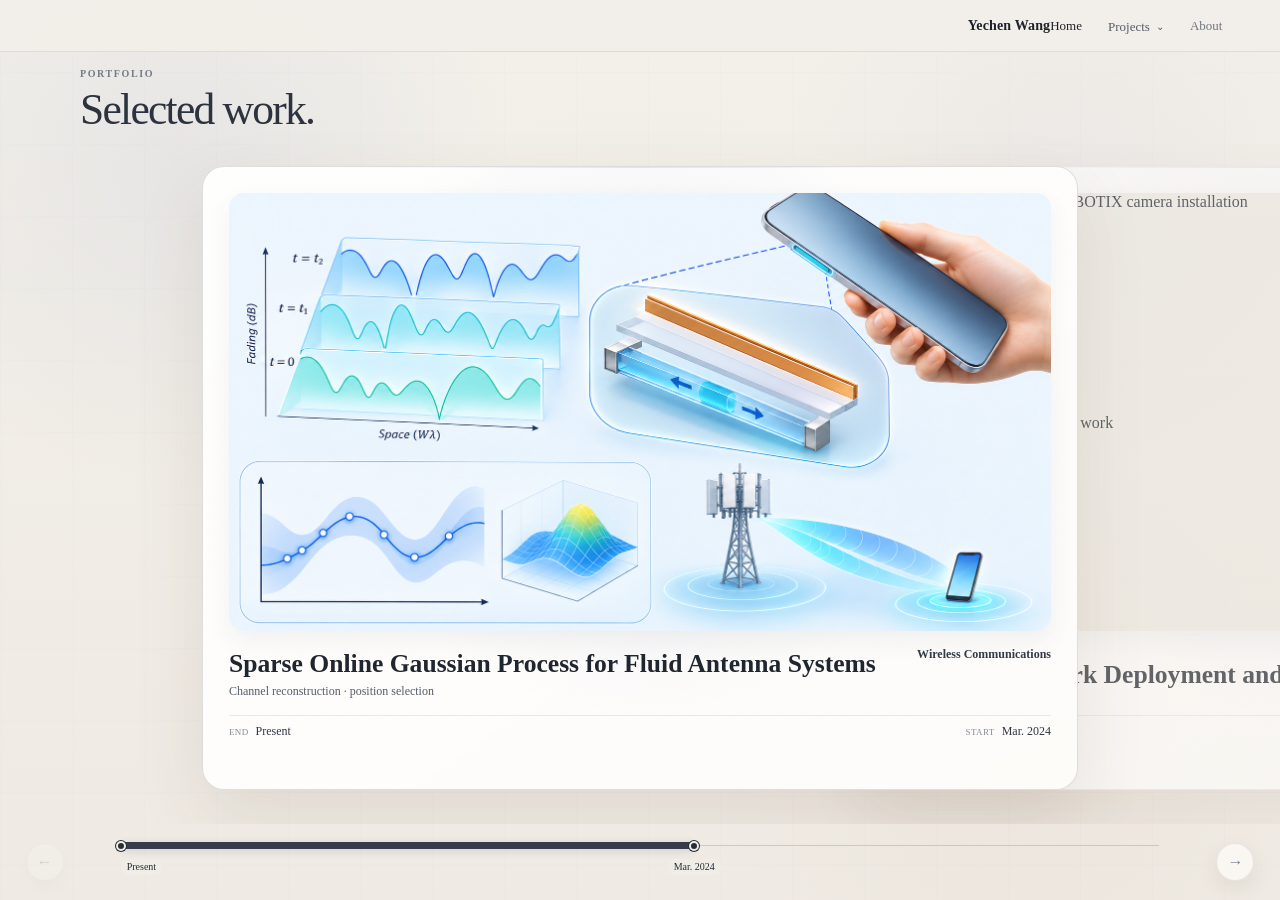
==== commit 1af209d7: "Use direct embedded WebP images for internship card" ====
--- a/app.html
+++ b/app.html
@@ -1,11 +1,11 @@
 <!DOCTYPE html>
-<html lang="en" data-build="20261104-unified-cards-inline-grid-v3">
+<html lang="en" data-build="20261104-unified-cards-direct-images-v4">
 <head>
   <meta charset="UTF-8" />
   <meta name="viewport" content="width=device-width, initial-scale=1.0" />
   <meta name="description" content="Yechen Wang — portfolio." />
   <title>Yechen Wang — Portfolio</title>
-  <link rel="stylesheet" href="styles.css?v=20261104-unified-cards-inline-grid-v3" />
+  <link rel="stylesheet" href="styles.css?v=20261104-unified-cards-direct-images-v4" />
 </head>
 <body>
   <div class="ambient" aria-hidden="true"></div>
@@ -44,7 +44,7 @@
         <article class="project-card project-card--cover" data-index="0" data-title="Sparse Online Gaussian Process for Fluid Antenna Systems" data-keywords="Channel reconstruction · position selection" data-category="Wireless Communications" data-period="Mar. 2024 – Present" data-preview="image">
           <div class="card-surface">
             <div class="visual visual-cover">
-              <img src="MPhilthesiscover.png?v=20261104-unified-cards-inline-grid-v3" alt="Fluid Antenna Systems research cover" />
+              <img src="MPhilthesiscover.png?v=20261104-unified-cards-direct-images-v4" alt="Fluid Antenna Systems research cover" />
             </div>
             <div class="card-footer-meta">
               <div class="card-footer-left">
@@ -63,10 +63,10 @@
         <article class="project-card" data-index="1" data-title="Enterprise Network Deployment and Troubleshooting" data-keywords="Enterprise networks · deployment · troubleshooting" data-category="Telecommunications Engineering" data-period="Jan. 2023 – Apr. 2023" data-preview="image">
           <div class="card-surface">
             <div class="visual visual-project-grid" aria-label="Internship field work">
-              <svg role="img" aria-label="Aruba access point and MOBOTIX camera installation" xmlns="http://www.w3.org/2000/svg" viewBox="0 0 300 160"><image width="300" height="160" preserveAspectRatio="xMidYMid slice" href="[data-uri]"/></svg>
-              <svg role="img" aria-label="Enterprise network cabinet and cabling" xmlns="http://www.w3.org/2000/svg" viewBox="0 0 300 160"><image width="300" height="160" preserveAspectRatio="xMidYMid slice" href="[data-uri]"/></svg>
-              <svg role="img" aria-label="On-site network termination work" xmlns="http://www.w3.org/2000/svg" viewBox="0 0 300 160"><image width="300" height="160" preserveAspectRatio="xMidYMid slice" href="[data-uri]"/></svg>
-              <svg role="img" aria-label="Fibre network terminal installation" xmlns="http://www.w3.org/2000/svg" viewBox="0 0 300 160"><image width="300" height="160" preserveAspectRatio="xMidYMid slice" href="[data-uri]"/></svg>
+              <img src="[data-uri]" alt="Aruba access point and MOBOTIX camera installation" />
+              <img src="[data-uri]" alt="Enterprise network cabinet and cabling" />
+              <img src="[data-uri]" alt="On-site network termination work" />
+              <img src="[data-uri]" alt="Fibre network terminal installation" />
             </div>
             <div class="card-footer-meta">
               <div class="card-footer-left"><h2>Enterprise Network Deployment and Troubleshooting</h2></div>
@@ -156,7 +156,7 @@
       </aside>
 
       <div class="image-preview-media">
-        <img id="imagePreviewImage" src="MPhilthesiscover.png?v=20261104-unified-cards-inline-grid-v3" alt="Fluid Antenna Systems research cover preview" />
+        <img id="imagePreviewImage" src="MPhilthesiscover.png?v=20261104-unified-cards-direct-images-v4" alt="Fluid Antenna Systems research cover preview" />
         <div class="image-preview-grid" id="imagePreviewGrid" aria-hidden="true"></div>
         <div class="image-preview-graphic" id="imagePreviewGraphic" aria-hidden="true">
           <span class="preview-ring"></span>
@@ -166,8 +166,8 @@
     </div>
   </div>
 
-  <script src="script.js?v=20261104-unified-cards-inline-grid-v3"></script>
+  <script src="script.js?v=20261104-unified-cards-direct-images-v4"></script>
 </body>
 </html>
 
-<!-- portfolio-build: 20261104-unified-cards-inline-grid-v3 -->
+<!-- portfolio-build: 20261104-unified-cards-direct-images-v4 -->
--- a/styles.css
+++ b/styles.css
@@ -251,8 +251,8 @@
   position: absolute;
   top: 0;
   left: 0;
-  width: min(588px, 82vw);
-  height: 540px;
+  width: min(876px, 90vw);
+  height: 624px;
   cursor: pointer;
   pointer-events: none; /* carousel owns interaction */
   transition:
@@ -271,7 +271,7 @@
   position: relative;
   width: 100%;
   height: 100%;
-  padding: 32px;
+  padding: 26px;
   border: 1px solid var(--line);
   border-radius: 22px;
   background:
@@ -447,7 +447,7 @@
 .visual {
   position: relative;
   z-index: 2;
-  height: 322px;
+  height: 438px;
   display: flex;
   align-items: center;
   justify-content: center;
@@ -950,8 +950,8 @@
 
 /* Internship four-photo cover */
 .visual-project-grid {
-  height: 310px;
-  margin-bottom: 12px;
+  height: 438px;
+  margin-bottom: 16px;
   display: grid;
   grid-template-columns: repeat(2, minmax(0, 1fr));
   grid-template-rows: repeat(2, minmax(0, 1fr));
@@ -997,3 +997,20 @@
 .image-preview.grid-mode .image-preview-grid {
   display: grid;
 }
+
+
+.visual-project-grid svg {
+  width: 100%;
+  height: 100%;
+  min-width: 0;
+  min-height: 0;
+  display: block;
+}
+
+.image-preview-grid svg {
+  width: 100%;
+  height: 100%;
+  min-width: 0;
+  min-height: 0;
+  display: block;
+}
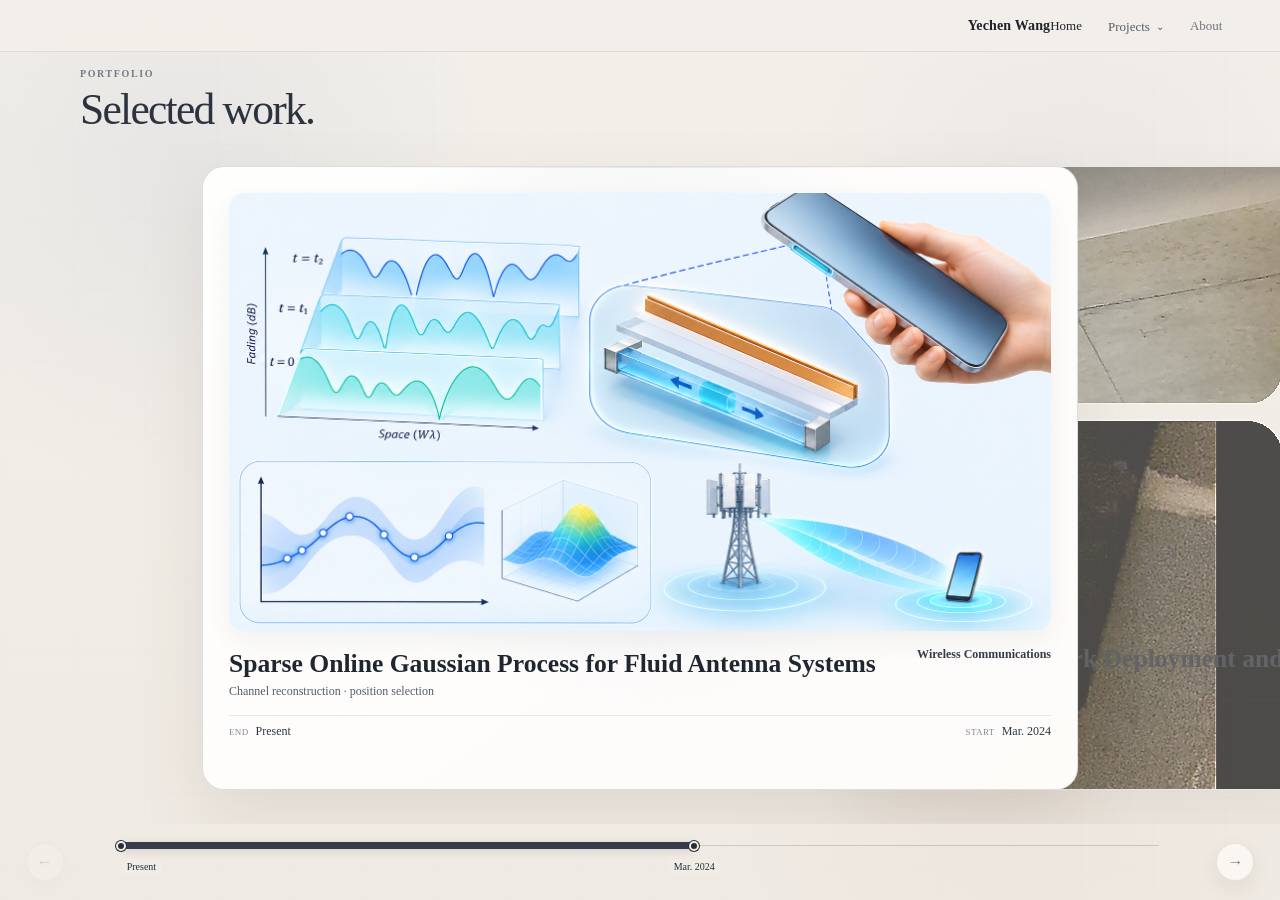
==== commit 91d398d8: "Use ITT internship cover and keep four-photo detail preview" ====
--- a/app.html
+++ b/app.html
@@ -1,11 +1,11 @@
 <!DOCTYPE html>
-<html lang="en" data-build="20261104-unified-cards-direct-images-v4">
+<html lang="en" data-build="20261104-internship-cover-spacing-v5">
 <head>
   <meta charset="UTF-8" />
   <meta name="viewport" content="width=device-width, initial-scale=1.0" />
   <meta name="description" content="Yechen Wang — portfolio." />
   <title>Yechen Wang — Portfolio</title>
-  <link rel="stylesheet" href="styles.css?v=20261104-unified-cards-direct-images-v4" />
+  <link rel="stylesheet" href="styles.css?v=20261104-internship-cover-spacing-v5" />
 </head>
 <body>
   <div class="ambient" aria-hidden="true"></div>
@@ -44,7 +44,7 @@
         <article class="project-card project-card--cover" data-index="0" data-title="Sparse Online Gaussian Process for Fluid Antenna Systems" data-keywords="Channel reconstruction · position selection" data-category="Wireless Communications" data-period="Mar. 2024 – Present" data-preview="image">
           <div class="card-surface">
             <div class="visual visual-cover">
-              <img src="MPhilthesiscover.png?v=20261104-unified-cards-direct-images-v4" alt="Fluid Antenna Systems research cover" />
+              <img src="MPhilthesiscover.png?v=20261104-internship-cover-spacing-v5" alt="Fluid Antenna Systems research cover" />
             </div>
             <div class="card-footer-meta">
               <div class="card-footer-left">
@@ -60,9 +60,12 @@
           </div>
         </article>
 
-        <article class="project-card" data-index="1" data-title="Enterprise Network Deployment and Troubleshooting" data-keywords="Enterprise networks · deployment · troubleshooting" data-category="Telecommunications Engineering" data-period="Jan. 2023 – Apr. 2023" data-preview="image">
+        <article class="project-card" data-index="1" data-title="Enterprise Network Deployment and Troubleshooting" data-keywords="Enterprise networks · deployment · troubleshooting" data-category="Telecommunications Engineering" data-period="Jan. 2023 – Apr. 2023" data-preview="grid">
           <div class="card-surface">
-            <div class="visual visual-project-grid" aria-label="Internship field work">
+            <div class="visual visual-single-cover">
+              <img src="ITTinterncover.png?v=20261104-internship-cover-spacing-v5" alt="Enterprise Network Deployment and Troubleshooting internship cover" />
+            </div>
+            <div class="detail-grid-sources" hidden>
               <img src="[data-uri]" alt="Aruba access point and MOBOTIX camera installation" />
               <img src="[data-uri]" alt="Enterprise network cabinet and cabling" />
               <img src="[data-uri]" alt="On-site network termination work" />
@@ -156,7 +159,7 @@
       </aside>
 
       <div class="image-preview-media">
-        <img id="imagePreviewImage" src="MPhilthesiscover.png?v=20261104-unified-cards-direct-images-v4" alt="Fluid Antenna Systems research cover preview" />
+        <img id="imagePreviewImage" src="MPhilthesiscover.png?v=20261104-internship-cover-spacing-v5" alt="Fluid Antenna Systems research cover preview" />
         <div class="image-preview-grid" id="imagePreviewGrid" aria-hidden="true"></div>
         <div class="image-preview-graphic" id="imagePreviewGraphic" aria-hidden="true">
           <span class="preview-ring"></span>
@@ -166,8 +169,8 @@
     </div>
   </div>
 
-  <script src="script.js?v=20261104-unified-cards-direct-images-v4"></script>
+  <script src="script.js?v=20261104-internship-cover-spacing-v5"></script>
 </body>
 </html>
 
-<!-- portfolio-build: 20261104-unified-cards-direct-images-v4 -->
+<!-- portfolio-build: 20261104-internship-cover-spacing-v5 -->
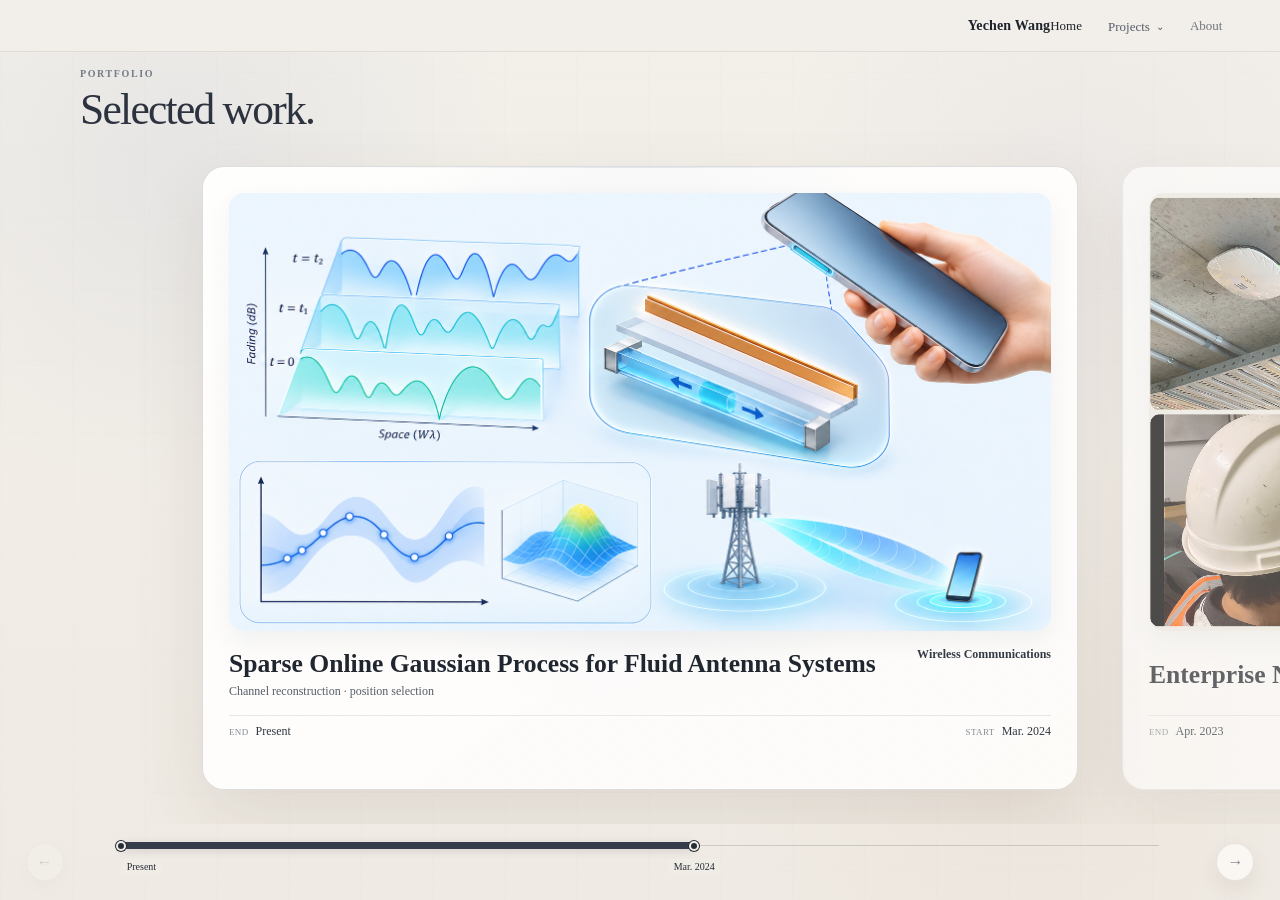
==== commit 778d181d: "Use unified thesis-style internship cover and PNG quadrant preview" ====
--- a/app.html
+++ b/app.html
@@ -1,11 +1,11 @@
 <!DOCTYPE html>
-<html lang="en" data-build="20261104-internship-cover-spacing-v5">
+<html lang="en" data-build="20261104-internship-png-preview-v6">
 <head>
   <meta charset="UTF-8" />
   <meta name="viewport" content="width=device-width, initial-scale=1.0" />
   <meta name="description" content="Yechen Wang — portfolio." />
   <title>Yechen Wang — Portfolio</title>
-  <link rel="stylesheet" href="styles.css?v=20261104-internship-cover-spacing-v5" />
+  <link rel="stylesheet" href="styles.css?v=20261104-internship-png-preview-v6" />
 </head>
 <body>
   <div class="ambient" aria-hidden="true"></div>
@@ -44,7 +44,7 @@
         <article class="project-card project-card--cover" data-index="0" data-title="Sparse Online Gaussian Process for Fluid Antenna Systems" data-keywords="Channel reconstruction · position selection" data-category="Wireless Communications" data-period="Mar. 2024 – Present" data-preview="image">
           <div class="card-surface">
             <div class="visual visual-cover">
-              <img src="MPhilthesiscover.png?v=20261104-internship-cover-spacing-v5" alt="Fluid Antenna Systems research cover" />
+              <img src="MPhilthesiscover.png?v=20261104-internship-png-preview-v6" alt="Fluid Antenna Systems research cover" />
             </div>
             <div class="card-footer-meta">
               <div class="card-footer-left">
@@ -60,16 +60,16 @@
           </div>
         </article>
 
-        <article class="project-card" data-index="1" data-title="Enterprise Network Deployment and Troubleshooting" data-keywords="Enterprise networks · deployment · troubleshooting" data-category="Telecommunications Engineering" data-period="Jan. 2023 – Apr. 2023" data-preview="grid">
+        <article class="project-card project-card--cover" data-index="1" data-title="Enterprise Network Deployment and Troubleshooting" data-keywords="Enterprise networks · deployment · troubleshooting" data-category="Telecommunications Engineering" data-period="Jan. 2023 – Apr. 2023" data-preview="grid">
           <div class="card-surface">
-            <div class="visual visual-single-cover">
-              <img src="ITTinterncover.png?v=20261104-internship-cover-spacing-v5" alt="Enterprise Network Deployment and Troubleshooting internship cover" />
+            <div class="visual visual-cover">
+              <img src="ITTinterncover.png?v=20261104-internship-png-preview-v6" alt="Enterprise Network Deployment and Troubleshooting internship cover" />
             </div>
-            <div class="detail-grid-sources" hidden>
-              <img src="[data-uri]" alt="Aruba access point and MOBOTIX camera installation" />
-              <img src="[data-uri]" alt="Enterprise network cabinet and cabling" />
-              <img src="[data-uri]" alt="On-site network termination work" />
-              <img src="[data-uri]" alt="Fibre network terminal installation" />
+            <div class="detail-grid-sources" hidden aria-hidden="true">
+              <div class="detail-png-tile detail-png-tile--tl" role="img" aria-label="Aruba access point and MOBOTIX camera installation"></div>
+              <div class="detail-png-tile detail-png-tile--tr" role="img" aria-label="Enterprise network cabinet and cabling"></div>
+              <div class="detail-png-tile detail-png-tile--bl" role="img" aria-label="On-site network termination work"></div>
+              <div class="detail-png-tile detail-png-tile--br" role="img" aria-label="Fibre network terminal installation"></div>
             </div>
             <div class="card-footer-meta">
               <div class="card-footer-left"><h2>Enterprise Network Deployment and Troubleshooting</h2></div>
@@ -159,7 +159,7 @@
       </aside>
 
       <div class="image-preview-media">
-        <img id="imagePreviewImage" src="MPhilthesiscover.png?v=20261104-internship-cover-spacing-v5" alt="Fluid Antenna Systems research cover preview" />
+        <img id="imagePreviewImage" src="MPhilthesiscover.png?v=20261104-internship-png-preview-v6" alt="Fluid Antenna Systems research cover preview" />
         <div class="image-preview-grid" id="imagePreviewGrid" aria-hidden="true"></div>
         <div class="image-preview-graphic" id="imagePreviewGraphic" aria-hidden="true">
           <span class="preview-ring"></span>
@@ -169,8 +169,8 @@
     </div>
   </div>
 
-  <script src="script.js?v=20261104-internship-cover-spacing-v5"></script>
+  <script src="script.js?v=20261104-internship-png-preview-v6"></script>
 </body>
 </html>
 
-<!-- portfolio-build: 20261104-internship-cover-spacing-v5 -->
+<!-- portfolio-build: 20261104-internship-png-preview-v6 -->
--- a/styles.css
+++ b/styles.css
@@ -1014,3 +1014,22 @@
   min-height: 0;
   display: block;
 }
+
+
+/* Single-image cover used by full-size project cards */
+.visual-single-cover {
+  height: 438px;
+  margin: 0 0 16px;
+  border-radius: 15px;
+  overflow: hidden;
+  background: transparent;
+  box-shadow: 0 10px 24px rgba(67,79,91,.065);
+}
+.visual-single-cover img {
+  width: 100%;
+  height: 100%;
+  display: block;
+  object-fit: cover;
+  object-position: center;
+  image-rendering: -webkit-optimize-contrast;
+}
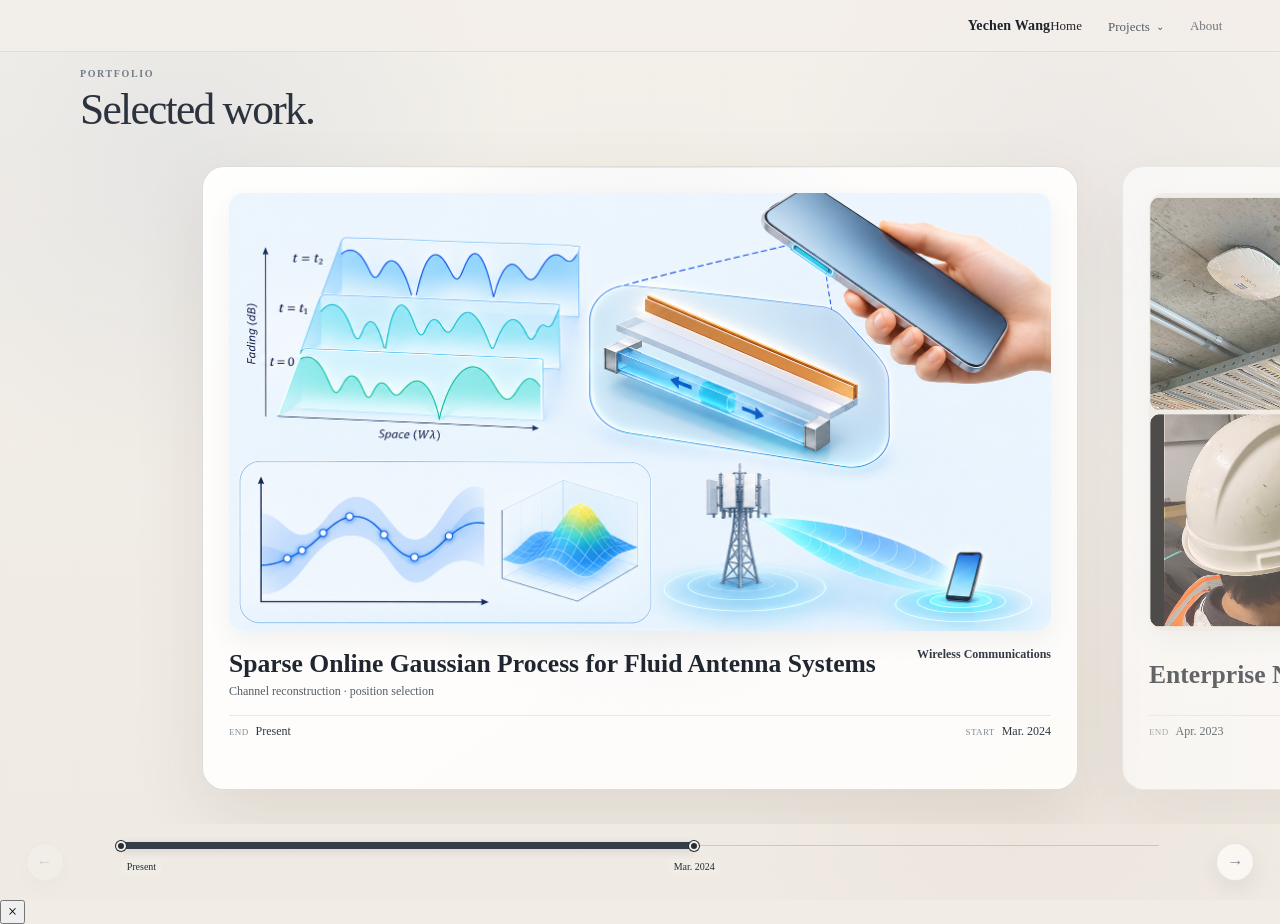
==== commit 9394ef3a: "Add second-level internship image zoom" ====
--- a/app.html
+++ b/app.html
@@ -1,11 +1,11 @@
 <!DOCTYPE html>
-<html lang="en" data-build="20261104-internship-png-preview-v6">
+<html lang="en" data-build="20261104-internship-tile-zoom-v8">
 <head>
   <meta charset="UTF-8" />
   <meta name="viewport" content="width=device-width, initial-scale=1.0" />
   <meta name="description" content="Yechen Wang — portfolio." />
   <title>Yechen Wang — Portfolio</title>
-  <link rel="stylesheet" href="styles.css?v=20261104-internship-png-preview-v6" />
+  <link rel="stylesheet" href="styles.css?v=20261104-internship-tile-zoom-v8" />
 </head>
 <body>
   <div class="ambient" aria-hidden="true"></div>
@@ -44,7 +44,7 @@
         <article class="project-card project-card--cover" data-index="0" data-title="Sparse Online Gaussian Process for Fluid Antenna Systems" data-keywords="Channel reconstruction · position selection" data-category="Wireless Communications" data-period="Mar. 2024 – Present" data-preview="image">
           <div class="card-surface">
             <div class="visual visual-cover">
-              <img src="MPhilthesiscover.png?v=20261104-internship-png-preview-v6" alt="Fluid Antenna Systems research cover" />
+              <img src="MPhilthesiscover.png?v=20261104-internship-tile-zoom-v8" alt="Fluid Antenna Systems research cover" />
             </div>
             <div class="card-footer-meta">
               <div class="card-footer-left">
@@ -63,7 +63,7 @@
         <article class="project-card project-card--cover" data-index="1" data-title="Enterprise Network Deployment and Troubleshooting" data-keywords="Enterprise networks · deployment · troubleshooting" data-category="Telecommunications Engineering" data-period="Jan. 2023 – Apr. 2023" data-preview="grid">
           <div class="card-surface">
             <div class="visual visual-cover">
-              <img src="ITTinterncover.png?v=20261104-internship-png-preview-v6" alt="Enterprise Network Deployment and Troubleshooting internship cover" />
+              <img src="ITTinterncover.png?v=20261104-internship-tile-zoom-v8" alt="Enterprise Network Deployment and Troubleshooting internship cover" />
             </div>
             <div class="detail-grid-sources" hidden aria-hidden="true">
               <div class="detail-png-tile detail-png-tile--tl" role="img" aria-label="Aruba access point and MOBOTIX camera installation"></div>
@@ -159,7 +159,7 @@
       </aside>
 
       <div class="image-preview-media">
-        <img id="imagePreviewImage" src="MPhilthesiscover.png?v=20261104-internship-png-preview-v6" alt="Fluid Antenna Systems research cover preview" />
+        <img id="imagePreviewImage" src="MPhilthesiscover.png?v=20261104-internship-tile-zoom-v8" alt="Fluid Antenna Systems research cover preview" />
         <div class="image-preview-grid" id="imagePreviewGrid" aria-hidden="true"></div>
         <div class="image-preview-graphic" id="imagePreviewGraphic" aria-hidden="true">
           <span class="preview-ring"></span>
@@ -169,8 +169,17 @@
     </div>
   </div>
 
-  <script src="script.js?v=20261104-internship-png-preview-v6"></script>
+  <div class="detail-zoom" id="detailZoom" aria-hidden="true" role="dialog" aria-modal="true" aria-label="Internship image detail">
+    <div class="detail-zoom-backdrop" data-detail-zoom-close></div>
+    <div class="detail-zoom-shell">
+      <button class="detail-zoom-close" id="detailZoomClose" type="button" aria-label="Close detailed image">×</button>
+      <div class="detail-zoom-image detail-png-tile detail-png-tile--tl" id="detailZoomImage" role="img"></div>
+      <div class="detail-zoom-label" id="detailZoomLabel"></div>
+    </div>
+  </div>
+
+  <script src="script.js?v=20261104-internship-tile-zoom-v8"></script>
 </body>
 </html>
 
-<!-- portfolio-build: 20261104-internship-png-preview-v6 -->
+<!-- portfolio-build: 20261104-internship-tile-zoom-v8 -->
--- a/styles.css
+++ b/styles.css
@@ -367,7 +367,6 @@
   object-position: center;
   background: transparent;
   transform: scale(1.012);
-  image-rendering: -webkit-optimize-contrast;
 }
 
 .card-footer-meta {
@@ -520,12 +519,12 @@
   position: relative;
   z-index: 1;
   pointer-events: none;
-  width: min(95vw, 1580px);
-  height: min(88vh, 900px);
+  width: min(98vw, 1840px);
+  height: min(92vh, 1040px);
   display: grid;
-  grid-template-columns: minmax(340px, 430px) minmax(0, 1fr);
+  grid-template-columns: minmax(270px, 340px) minmax(0, 1fr);
   align-items: center;
-  gap: clamp(28px, 4vw, 64px);
+  gap: clamp(20px, 2.5vw, 42px);
   transform: translateY(12px);
   opacity: 0;
   transition:
@@ -944,7 +943,6 @@
   display: block;
   object-fit: cover;
   object-position: center;
-  image-rendering: -webkit-optimize-contrast;
 }
 
 
@@ -971,7 +969,7 @@
 }
 .image-preview-grid {
   display: none;
-  width: min(100%, 980px);
+  width: min(100%, 1320px);
   aspect-ratio: 1.88 / 1;
   grid-template-columns: repeat(2, minmax(0, 1fr));
   grid-template-rows: repeat(2, minmax(0, 1fr));
@@ -1031,5 +1029,26 @@
   display: block;
   object-fit: cover;
   object-position: center;
-  image-rendering: -webkit-optimize-contrast;
-}
+}
+
+
+/* Internship detail preview: four quadrants of the approved PNG cover */
+.detail-png-tile {
+  width: 100%;
+  height: 100%;
+  min-width: 0;
+  min-height: 0;
+  display: block;
+  background-image: url("ITTinterncover.png?v=20261104-internship-preview-large-v7");
+  background-repeat: no-repeat;
+  background-size: 200% 200%;
+  background-color: #f1ede6;
+}
+.detail-png-tile--tl { background-position: 0 0; }
+.detail-png-tile--tr { background-position: 100% 0; }
+.detail-png-tile--bl { background-position: 0 100%; }
+.detail-png-tile--br { background-position: 100% 100%; }
+
+.image-preview-grid .detail-png-tile {
+  border-radius: 12px;
+}
